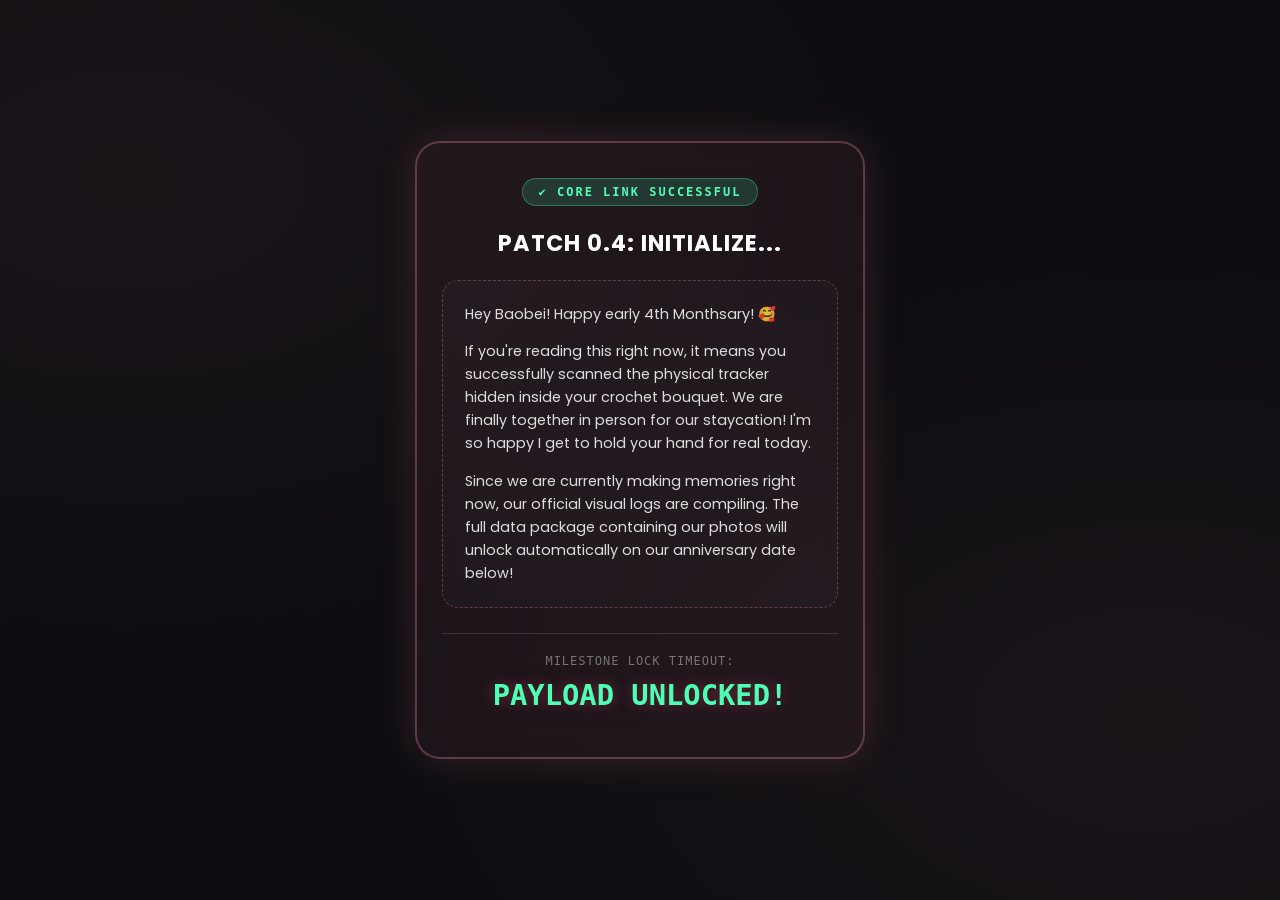
==== patch4.html @ f48ff239 "Add files via upload" ====
<!DOCTYPE html>
<html lang="en">
<head>
    <meta charset="UTF-8">
    <meta name="viewport" content="width=device-width, initial-scale=1.0">
    <title>[LOG: PROXIMITY VERIFIED]</title>
    <link href="https://fonts.googleapis.com/css2?family=Poppins:wght@300;400;600;700&display=swap" rel="stylesheet">
    <style>
        /* Base Setup matching your main aesthetic */
        * { 
            margin: 0; 
            padding: 0; 
            box-sizing: border-box; 
            font-family: 'Poppins', sans-serif; 
        }
        body {
            background: #0d0d11;
            background-image: 
                radial-gradient(at 10% 20%, rgba(255, 143, 163, 0.05) 0px, transparent 50%),
                radial-gradient(at 90% 80%, rgba(255, 143, 163, 0.05) 0px, transparent 50%);
            display: flex;
            justify-content: center;
            align-items: center;
            min-height: 100vh;
            padding: 20px;
            overflow-x: hidden;
        }

        /* Glassmorphism Card Container */
        .container {
            background: rgba(255, 143, 163, 0.06);
            backdrop-filter: blur(20px);
            -webkit-backdrop-filter: blur(20px);
            border: 2px solid rgba(255, 143, 163, 0.3);
            border-radius: 25px;
            padding: 35px 25px;
            max-width: 450px;
            width: 100%;
            text-align: center;
            box-shadow: 0 0 40px rgba(255, 143, 163, 0.15);
        }

        /* Header Style */
        .status-badge {
            background: rgba(77, 255, 180, 0.15);
            color: #4dffb4;
            font-size: 0.75rem;
            font-weight: 700;
            letter-spacing: 2px;
            padding: 6px 16px;
            border-radius: 50px;
            border: 1px solid rgba(77, 255, 180, 0.3);
            display: inline-block;
            margin-bottom: 20px;
            font-family: monospace;
        }

        h2 { 
            color: #ffffff; 
            font-size: 1.4rem; 
            letter-spacing: 1px; 
            margin-bottom: 20px;
            font-weight: 700;
        }

        /* Message Box Style */
        .welcome-card {
            background: rgba(255, 255, 255, 0.02);
            border: 1px dashed rgba(255, 143, 163, 0.3);
            border-radius: 16px;
            padding: 22px;
            margin-bottom: 25px;
            line-height: 1.6;
            font-size: 0.9rem;
            text-align: left;
            color: rgba(255, 255, 255, 0.85);
        }
        .welcome-card p { margin-bottom: 14px; }
        .welcome-card p:last-child { margin-bottom: 0; }

        /* Countdown Timer Section */
        .timer-box {
            border-top: 1px solid rgba(255, 143, 163, 0.2);
            padding-top: 20px;
        }

        .timer-label { 
            font-family: monospace; 
            color: rgba(255,255,255,0.4); 
            font-size: 0.75rem; 
            letter-spacing: 1px; 
        }

        #countdown { 
            font-size: 1.8rem; 
            font-weight: bold; 
            color: #ff4d6d; 
            font-family: monospace; 
            margin: 10px 0; 
            text-shadow: 0 0 15px rgba(255,77,109,0.4); 
        }
    </style>
</head>
<body>

    <div class="container">
        <span class="status-badge">✔ CORE LINK SUCCESSFUL</span>
        <h2>PATCH 0.4: INITIALIZE...</h2>
        
        <div class="welcome-card">
            <p>Hey Baobei! Happy early 4th Monthsary! 🥰</p>
            <p>If you're reading this right now, it means you successfully scanned the physical tracker hidden inside your crochet bouquet. We are finally together in person for our staycation! I'm so happy I get to hold your hand for real today.</p>
            <p>Since we are currently making memories right now, our official visual logs are compiling. The full data package containing our photos will unlock automatically on our anniversary date below!</p>
        </div>

        <div class="timer-box">
            <div class="timer-label">MILESTONE LOCK TIMEOUT:</div>
            <div id="countdown">00d : 00h : 00m : 00s</div>
        </div>
    </div>

    <script>
        // Target date parameter: July 5, 2026 at Midnight
        const targetDate = new Date("July 5, 2026 00:00:00").getTime();

        const countdownEngine = setInterval(() => {
            const now = new Date().getTime();
            const distance = targetDate - now;

            const days = Math.floor(distance / (1000 * 60 * 60 * 24));
            const hours = Math.floor((distance % (1000 * 60 * 60 * 24)) / (1000 * 60 * 60));
            const minutes = Math.floor((distance % (1000 * 60 * 60)) / (1000 * 60));
            const seconds = Math.floor((distance % (1000 * 60)) / 1000);

            document.getElementById("countdown").innerText = `${days}d : ${hours}h : ${minutes}m : ${seconds}s`;

            if (distance < 0) {
                clearInterval(countdownEngine);
                document.getElementById("countdown").innerText = "PAYLOAD UNLOCKED!";
                document.getElementById("countdown").style.color = "#4dffb4";
            }
        }, 1000);
    </script>
</body>
</html>
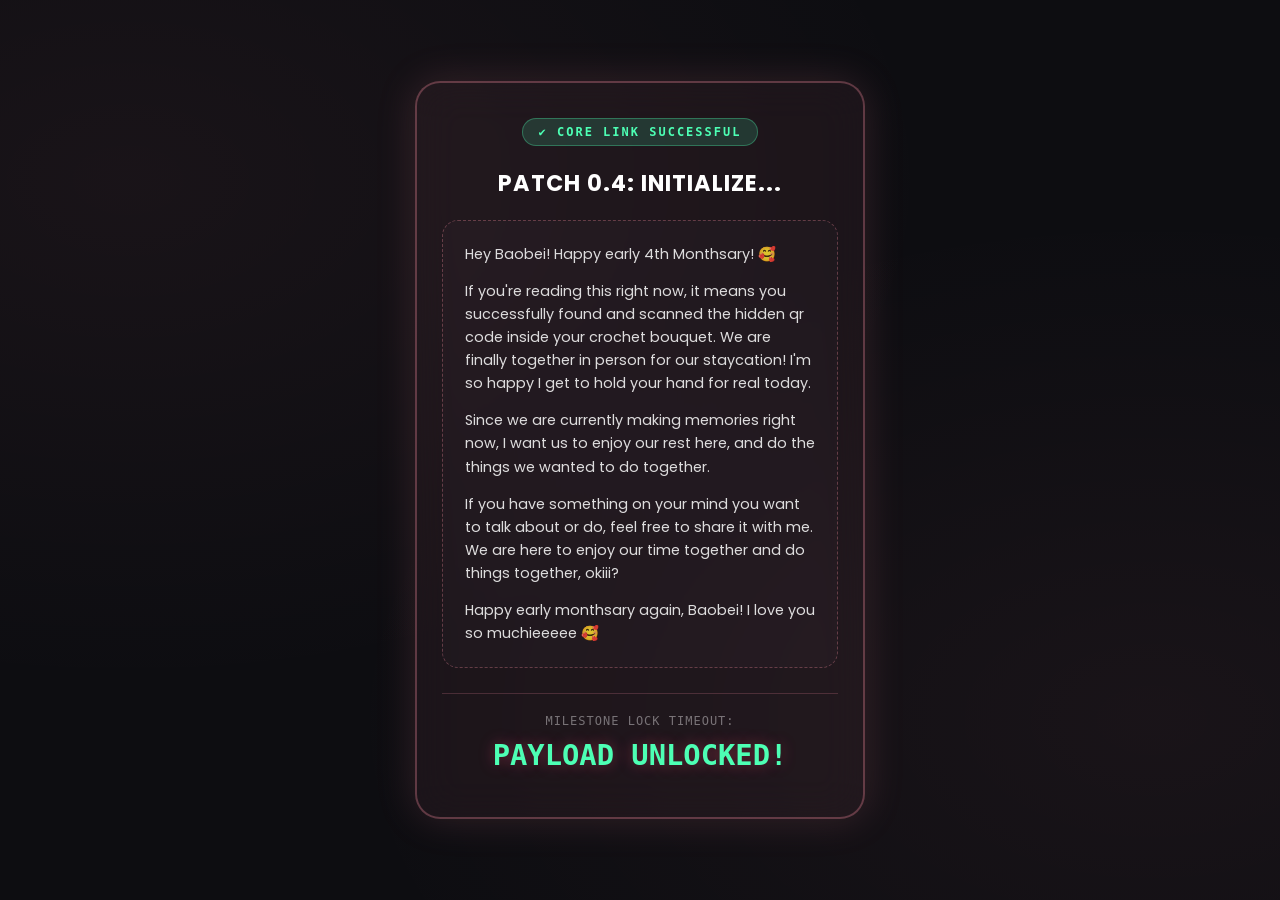
==== commit fc6d2f8b: "Add files via upload" ====
--- a/patch4.html
+++ b/patch4.html
@@ -109,8 +109,11 @@
         
         <div class="welcome-card">
             <p>Hey Baobei! Happy early 4th Monthsary! 🥰</p>
-            <p>If you're reading this right now, it means you successfully scanned the physical tracker hidden inside your crochet bouquet. We are finally together in person for our staycation! I'm so happy I get to hold your hand for real today.</p>
-            <p>Since we are currently making memories right now, our official visual logs are compiling. The full data package containing our photos will unlock automatically on our anniversary date below!</p>
+            <p>If you're reading this right now, it means you successfully found and scanned the hidden qr code inside your crochet bouquet. 
+                We are finally together in person for our staycation! I'm so happy I get to hold your hand for real today.</p>
+            <p>Since we are currently making memories right now, I want us to enjoy our rest here, and do the things we wanted to do together.</p>
+            <p>If you have something on your mind you want to talk about or do, feel free to share it with me. We are here to enjoy our time together and do things together, okiii?</p>
+            <p>Happy early monthsary again, Baobei! I love you so muchieeeee 🥰</p>
         </div>
 
         <div class="timer-box">
